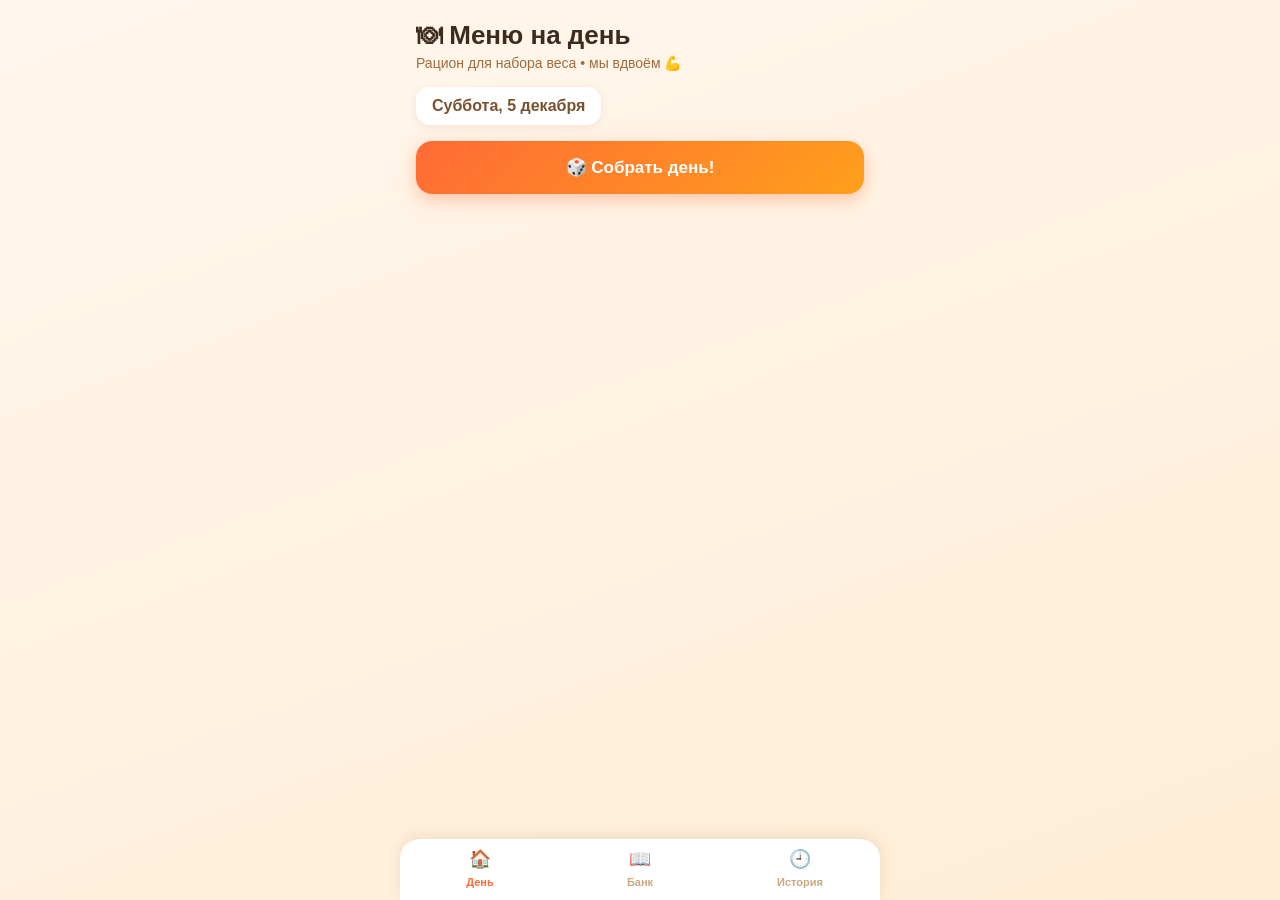
==== food-day-app/index.html @ 3d04423c "Mеню на день: PWA-приложение для выбора еды (набор веса)" ====
<!DOCTYPE html>
<html lang="ru">
<head>
  <meta charset="UTF-8" />
  <meta name="viewport" content="width=device-width, initial-scale=1.0, maximum-scale=1.0, user-scalable=no" />
  <meta name="theme-color" content="#ff6b35" />
  <title>Меню на день 🍳</title>
  <link rel="manifest" href="manifest.webmanifest" />
  <link rel="stylesheet" href="style.css" />
</head>
<body>
  <div id="app">
    <!-- ЭКРАН 1: Главный -->
    <section id="screen-home" class="screen active">
      <header class="header">
        <h1>🍽 Меню на день</h1>
        <p class="subtitle">Рацион для набора веса • мы вдвоём 💪</p>
      </header>

      <div class="date-card" id="dateCard">
        <span id="todayDate"></span>
      </div>

      <button class="btn-primary" id="btnGenerate">🎲 Собрать день!</button>
      <button class="btn-secondary" id="btnReroll" style="display:none">🔄 Другой вариант</button>

      <div id="menuResult" class="menu-result" style="display:none">
        <div class="meal-card" data-slot="breakfast">
          <div class="meal-icon">🍳</div>
          <div class="meal-body">
            <div class="meal-label">Завтрак</div>
            <div class="meal-name" id="mBreakfast">—</div>
            <div class="meal-time" id="tBreakfast"></div>
          </div>
        </div>

        <div class="meal-card" data-slot="snack1">
          <div class="meal-icon">🥤</div>
          <div class="meal-body">
            <div class="meal-label">Перекус 1</div>
            <div class="meal-name" id="mSnack1">—</div>
          </div>
        </div>

        <div class="meal-card" data-slot="lunch">
          <div class="meal-icon">🍽</div>
          <div class="meal-body">
            <div class="meal-label">Обед</div>
            <div class="meal-name" id="mLunch">—</div>
            <div class="meal-time" id="tLunch"></div>
          </div>
        </div>

        <div class="meal-card" data-slot="snack2">
          <div class="meal-icon">🍪</div>
          <div class="meal-body">
            <div class="meal-label">Перекус 2</div>
            <div class="meal-name" id="mSnack2">—</div>
          </div>
        </div>

        <div class="meal-card" data-slot="dinner">
          <div class="meal-icon">🌮</div>
          <div class="meal-body">
            <div class="meal-label">Ужин</div>
            <div class="meal-name" id="mDinner">—</div>
            <div class="meal-time" id="tDinner"></div>
          </div>
        </div>

        <div class="actions-row">
          <button class="btn-like" id="btnLike">❤️ Нравится</button>
          <button class="btn-share" id="btnShare">📤 Поделиться</button>
        </div>
      </div>

      <nav class="bottom-nav">
        <button class="nav-btn active" data-screen="home">🏠<br><span>День</span></button>
        <button class="nav-btn" data-screen="bank">📖<br><span>Банк</span></button>
        <button class="nav-btn" data-screen="history">🕘<br><span>История</span></button>
      </nav>
    </section>

    <!-- ЭКРАН 2: Банк вариантов -->
    <section id="screen-bank" class="screen">
      <header class="header">
        <h1>📖 Банк вариантов</h1>
        <p class="subtitle">Всё меню для ротации</p>
      </header>
      <div class="back-row"><button class="btn-back" data-screen="home">← Назад</button></div>
      <div id="bankContent" class="bank-content"></div>
      <nav class="bottom-nav">
        <button class="nav-btn" data-screen="home">🏠<br><span>День</span></button>
        <button class="nav-btn active" data-screen="bank">📖<br><span>Банк</span></button>
        <button class="nav-btn" data-screen="history">🕘<br><span>История</span></button>
      </nav>
    </section>

    <!-- ЭКРАН 3: История -->
    <section id="screen-history" class="screen">
      <header class="header">
        <h1>🕘 История дней</h1>
        <p class="subtitle">Что уже ели</p>
      </header>
      <div class="back-row"><button class="btn-back" data-screen="home">← Назад</button></div>
      <div id="historyContent" class="history-content"></div>
      <nav class="bottom-nav">
        <button class="nav-btn" data-screen="home">🏠<br><span>День</span></button>
        <button class="nav-btn" data-screen="bank">📖<br><span>Банк</span></button>
        <button class="nav-btn active" data-screen="history">🕘<br><span>История</span></button>
      </nav>
    </section>
  </div>

  <script src="app.js"></script>
</body>
</html>
---- food-day-app/style.css ----
/* ===== Мобильный стиль: теплое, аппетитное ===== */
* { box-sizing: border-box; margin: 0; padding: 0; -webkit-tap-highlight-color: transparent; }

html, body {
  height: 100%;
  font-family: -apple-system, BlinkMacSystemFont, "Segoe UI", Roboto, "Helvetica Neue", Arial, sans-serif;
  background: linear-gradient(160deg, #fff7ed 0%, #ffedd5 100%);
  color: #3d2c1e;
}

#app { max-width: 480px; margin: 0 auto; min-height: 100vh; position: relative; }

.screen { display: none; padding: 20px 16px 90px; animation: fadeIn .25s ease; }
.screen.active { display: block; }
@keyframes fadeIn { from { opacity: 0; transform: translateY(8px);} to { opacity: 1; transform: none;} }

.header h1 { font-size: 26px; font-weight: 800; }
.header .subtitle { color: #a06b3f; font-size: 14px; margin-top: 4px; }

.date-card {
  margin: 16px 0;
  background: #fff;
  border-radius: 14px;
  padding: 10px 16px;
  font-weight: 600;
  color: #7a5230;
  box-shadow: 0 2px 8px rgba(160,107,63,.12);
  display: inline-block;
}

/* Кнопки */
.btn-primary, .btn-secondary, .btn-like, .btn-share, .btn-back {
  border: none; cursor: pointer; border-radius: 16px; font-size: 17px; font-weight: 700;
  transition: transform .1s ease, box-shadow .2s ease;
}
.btn-primary, .btn-secondary { width: 100%; padding: 16px; margin-bottom: 12px; }
.btn-primary {
  background: linear-gradient(135deg, #ff6b35, #ff9f1c);
  color: #fff; box-shadow: 0 6px 18px rgba(255,107,53,.35);
}
.btn-secondary { background: #fff; color: #ff6b35; border: 2px solid #ffd8b0; }
.btn-primary:active, .btn-secondary:active { transform: scale(.97); }

.actions-row { display: flex; gap: 10px; margin-top: 16px; }
.btn-like, .btn-share { flex: 1; padding: 12px; font-size: 15px; }
.btn-like { background: #ffe3ec; color: #d6336c; }
.btn-like.liked { background: #d6336c; color: #fff; }
.btn-share { background: #e3f0ff; color: #1c7ed6; }

.btn-back { background: transparent; color: #ff6b35; font-size: 16px; padding: 8px 0; margin-bottom: 8px; }
.back-row { margin-top: 10px; }

/* Карточки приёмов пищи */
.menu-result { margin-top: 8px; }
.meal-card {
  display: flex; align-items: center; gap: 14px;
  background: #fff; border-radius: 18px; padding: 14px 16px; margin-bottom: 12px;
  box-shadow: 0 3px 12px rgba(160,107,63,.10);
  animation: popIn .3s ease both;
}
@keyframes popIn { from { opacity: 0; transform: scale(.95);} to { opacity: 1; transform: scale(1);} }
.meal-card:nth-child(2) { animation-delay: .05s; }
.meal-card:nth-child(3) { animation-delay: .1s; }
.meal-card:nth-child(4) { animation-delay: .15s; }
.meal-card:nth-child(5) { animation-delay: .2s; }

.meal-icon {
  font-size: 28px; width: 52px; height: 52px; flex-shrink: 0;
  display: flex; align-items: center; justify-content: center;
  background: #fff3e6; border-radius: 14px;
}
.meal-label { font-size: 12px; text-transform: uppercase; letter-spacing: .6px; color: #b07b4a; font-weight: 700; }
.meal-name { font-size: 16px; font-weight: 700; margin-top: 2px; line-height: 1.3; }
.meal-time { font-size: 12px; color: #9c7a5c; margin-top: 3px; }

/* Банк */
.bank-group { margin-bottom: 20px; }
.bank-group h2 {
  font-size: 18px; margin-bottom: 10px; color: #7a5230;
  border-bottom: 2px solid #ffd8b0; padding-bottom: 6px;
}
.bank-item {
  background: #fff; border-radius: 14px; padding: 12px 14px; margin-bottom: 8px;
  box-shadow: 0 2px 8px rgba(160,107,63,.08); font-size: 15px; line-height: 1.45;
}
.bank-item b { color: #ff6b35; }
.bank-item .hint { color: #9c7a5c; font-size: 13px; margin-top: 4px; display: block; }

/* История */
.history-day {
  background: #fff; border-radius: 16px; padding: 14px; margin-bottom: 12px;
  box-shadow: 0 2px 10px rgba(160,107,63,.1);
}
.history-day .h-date { font-weight: 800; color: #7a5230; margin-bottom: 8px; }
.history-day .h-line { font-size: 14px; margin: 3px 0; color: #4d3826; }
.history-empty { color: #b07b4a; text-align: center; padding: 40px 0; font-size: 15px; }

/* Нижняя навигация */
.bottom-nav {
  position: fixed; bottom: 0; left: 50%; transform: translateX(-50%);
  width: 100%; max-width: 480px;
  display: flex; background: #fff; box-shadow: 0 -3px 14px rgba(160,107,63,.15);
  border-radius: 20px 20px 0 0; overflow: hidden;
  padding-bottom: env(safe-area-inset-bottom, 0);
}
.nav-btn {
  flex: 1; border: none; background: transparent; padding: 10px 0 8px;
  font-size: 18px; color: #c9a882; cursor: pointer; line-height: 1.2;
}
.nav-btn span { font-size: 11px; font-weight: 700; }
.nav-btn.active { color: #ff6b35; }

/* Тост */
.toast {
  position: fixed; bottom: 90px; left: 50%; transform: translateX(-50%);
  background: #3d2c1e; color: #fff; padding: 10px 20px; border-radius: 24px;
  font-size: 14px; opacity: 0; transition: opacity .3s; pointer-events: none; z-index: 99;
  white-space: nowrap;
}
.toast.show { opacity: 1; }
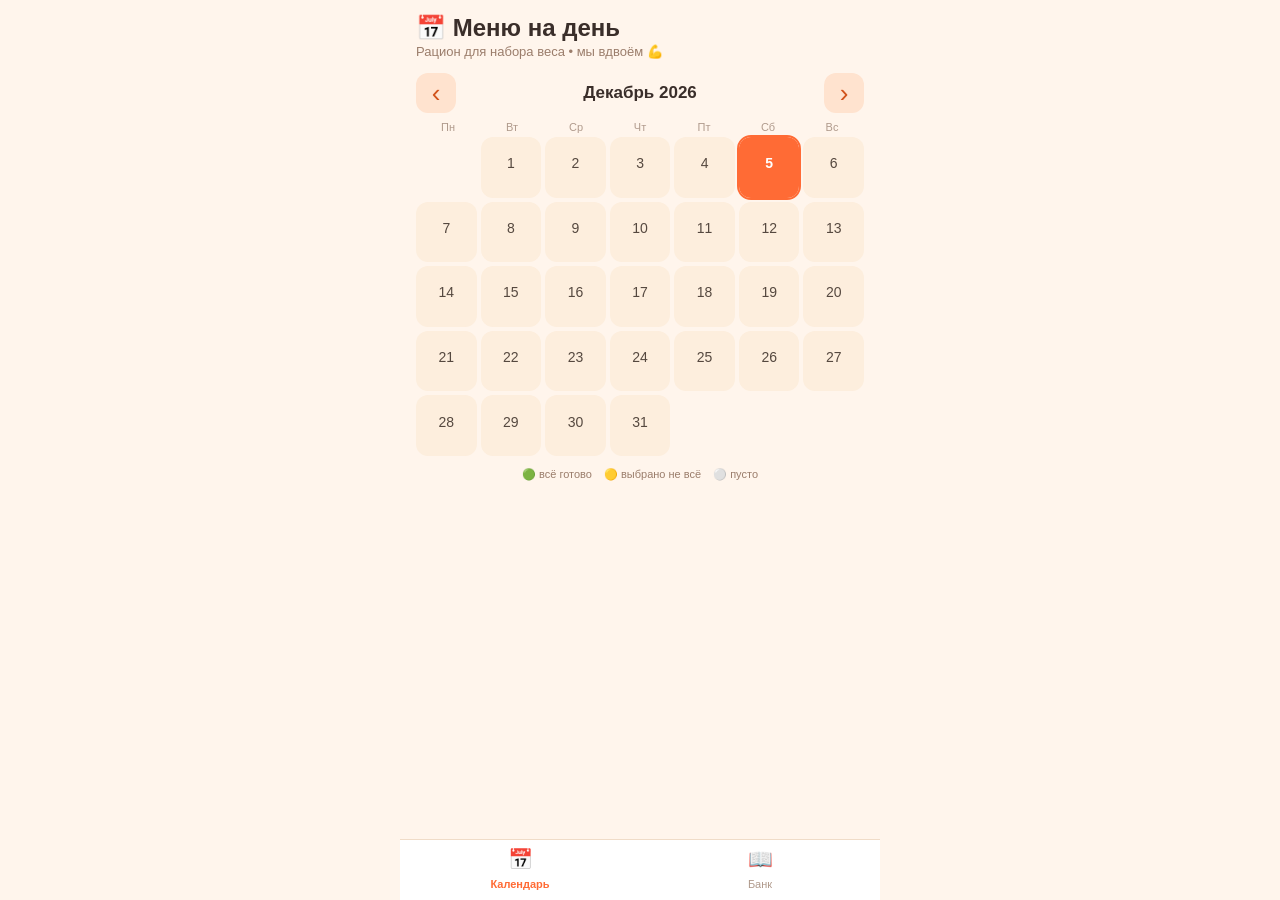
==== commit 8f13739f: "v2: calendar + manual meal picking, PWA icons, installable app" ====
--- a/food-day-app/index.html
+++ b/food-day-app/index.html
@@ -2,114 +2,89 @@
 <html lang="ru">
 <head>
   <meta charset="UTF-8" />
-  <meta name="viewport" content="width=device-width, initial-scale=1.0, maximum-scale=1.0, user-scalable=no" />
+  <meta name="viewport" content="width=device-width, initial-scale=1.0, maximum-scale=1.0, user-scalable=no, viewport-fit=cover" />
   <meta name="theme-color" content="#ff6b35" />
+  <meta name="mobile-web-app-capable" content="yes" />
+  <meta name="apple-mobile-web-app-capable" content="yes" />
+  <meta name="apple-mobile-web-app-status-bar-style" content="black-translucent" />
+  <meta name="apple-mobile-web-app-title" content="Меню на день" />
   <title>Меню на день 🍳</title>
   <link rel="manifest" href="manifest.webmanifest" />
+  <link rel="icon" href="icons/icon-192.png" />
+  <link rel="apple-touch-icon" href="icons/icon-192.png" />
   <link rel="stylesheet" href="style.css" />
 </head>
 <body>
   <div id="app">
-    <!-- ЭКРАН 1: Главный -->
-    <section id="screen-home" class="screen active">
+
+    <!-- ЭКРАН 1: Календарь -->
+    <section id="screen-calendar" class="screen active">
       <header class="header">
-        <h1>🍽 Меню на день</h1>
+        <h1>📅 Меню на день</h1>
         <p class="subtitle">Рацион для набора веса • мы вдвоём 💪</p>
       </header>
-
-      <div class="date-card" id="dateCard">
-        <span id="todayDate"></span>
+      <div class="install-banner" id="installBanner" style="display:none">
+        <span>📲 Установить как приложение?</span>
+        <button id="btnInstall">Установить</button>
+        <button id="btnInstallClose" class="dismiss">✕</button>
       </div>
-
-      <button class="btn-primary" id="btnGenerate">🎲 Собрать день!</button>
-      <button class="btn-secondary" id="btnReroll" style="display:none">🔄 Другой вариант</button>
-
-      <div id="menuResult" class="menu-result" style="display:none">
-        <div class="meal-card" data-slot="breakfast">
-          <div class="meal-icon">🍳</div>
-          <div class="meal-body">
-            <div class="meal-label">Завтрак</div>
-            <div class="meal-name" id="mBreakfast">—</div>
-            <div class="meal-time" id="tBreakfast"></div>
-          </div>
-        </div>
-
-        <div class="meal-card" data-slot="snack1">
-          <div class="meal-icon">🥤</div>
-          <div class="meal-body">
-            <div class="meal-label">Перекус 1</div>
-            <div class="meal-name" id="mSnack1">—</div>
-          </div>
-        </div>
-
-        <div class="meal-card" data-slot="lunch">
-          <div class="meal-icon">🍽</div>
-          <div class="meal-body">
-            <div class="meal-label">Обед</div>
-            <div class="meal-name" id="mLunch">—</div>
-            <div class="meal-time" id="tLunch"></div>
-          </div>
-        </div>
-
-        <div class="meal-card" data-slot="snack2">
-          <div class="meal-icon">🍪</div>
-          <div class="meal-body">
-            <div class="meal-label">Перекус 2</div>
-            <div class="meal-name" id="mSnack2">—</div>
-          </div>
-        </div>
-
-        <div class="meal-card" data-slot="dinner">
-          <div class="meal-icon">🌮</div>
-          <div class="meal-body">
-            <div class="meal-label">Ужин</div>
-            <div class="meal-name" id="mDinner">—</div>
-            <div class="meal-time" id="tDinner"></div>
-          </div>
-        </div>
-
-        <div class="actions-row">
-          <button class="btn-like" id="btnLike">❤️ Нравится</button>
-          <button class="btn-share" id="btnShare">📤 Поделиться</button>
-        </div>
+      <div class="cal-nav">
+        <button id="calPrev" class="cal-arrow">‹</button>
+        <div id="calTitle" class="cal-title"></div>
+        <button id="calNext" class="cal-arrow">›</button>
       </div>
-
-      <nav class="bottom-nav">
-        <button class="nav-btn active" data-screen="home">🏠<br><span>День</span></button>
-        <button class="nav-btn" data-screen="bank">📖<br><span>Банк</span></button>
-        <button class="nav-btn" data-screen="history">🕘<br><span>История</span></button>
-      </nav>
+      <div class="cal-weekdays"><span>Пн</span><span>Вт</span><span>Ср</span><span>Чт</span><span>Пт</span><span>Сб</span><span>Вс</span></div>
+      <div id="calGrid" class="cal-grid"></div>
+      <div class="legend">
+        <span>🟢 всё готово</span><span>🟡 выбрано не всё</span><span>⚪ пусто</span>
+      </div>
+      <nav class="bottom-nav" data-nav="calendar"></nav>
     </section>
 
-    <!-- ЭКРАН 2: Банк вариантов -->
-    <section id="screen-bank" class="screen">
-      <header class="header">
-        <h1>📖 Банк вариантов</h1>
-        <p class="subtitle">Всё меню для ротации</p>
+    <!-- ЭКРАН 2: День (редактор) -->
+    <section id="screen-day" class="screen">
+      <header class="header small">
+        <button class="btn-back" id="btnBackCal">←</button>
+        <div>
+          <h1 id="dayTitle" class="day-title">День</h1>
+          <p class="subtitle" id="daySubtitle"></p>
+        </div>
+        <button class="btn-dice" id="btnDice" title="Случайный вариант">🎲</button>
       </header>
-      <div class="back-row"><button class="btn-back" data-screen="home">← Назад</button></div>
-      <div id="bankContent" class="bank-content"></div>
-      <nav class="bottom-nav">
-        <button class="nav-btn" data-screen="home">🏠<br><span>День</span></button>
-        <button class="nav-btn active" data-screen="bank">📖<br><span>Банк</span></button>
-        <button class="nav-btn" data-screen="history">🕘<br><span>История</span></button>
-      </nav>
+      <div id="daySlots" class="day-slots"></div>
+      <div class="actions-row">
+        <button class="btn-like" id="btnLike">❤️ Отметить день</button>
+        <button class="btn-share" id="btnShare">📤 Поделиться</button>
+      </div>
+      <nav class="bottom-nav" data-nav="day"></nav>
     </section>
 
-    <!-- ЭКРАН 3: История -->
-    <section id="screen-history" class="screen">
-      <header class="header">
-        <h1>🕘 История дней</h1>
-        <p class="subtitle">Что уже ели</p>
+    <!-- ЭКРАН 3: Банк вариантов -->
+    <section id="screen-bank" class="screen">
+      <header class="header small">
+        <button class="btn-back" id="btnBackBank">←</button>
+        <div><h1>📖 Банк вариантов</h1><p class="subtitle">Всё меню для ротации</p></div>
+        <span class="spacer"></span>
       </header>
-      <div class="back-row"><button class="btn-back" data-screen="home">← Назад</button></div>
-      <div id="historyContent" class="history-content"></div>
-      <nav class="bottom-nav">
-        <button class="nav-btn" data-screen="home">🏠<br><span>День</span></button>
-        <button class="nav-btn" data-screen="bank">📖<br><span>Банк</span></button>
-        <button class="nav-btn active" data-screen="history">🕘<br><span>История</span></button>
-      </nav>
+      <div id="bankContent" class="bank-content"></div>
+      <nav class="bottom-nav" data-nav="bank"></nav>
     </section>
+
+    <!-- Модалка выбора блюда -->
+    <div id="modal" class="modal" style="display:none">
+      <div class="modal-backdrop" id="modalBackdrop"></div>
+      <div class="modal-sheet">
+        <div class="modal-header">
+          <h2 id="modalTitle">Выберите блюдо</h2>
+          <button id="modalClose" class="modal-close">✕</button>
+        </div>
+        <div id="modalList" class="modal-list"></div>
+        <button id="modalClear" class="btn-clear">🗑 Очистить слот</button>
+      </div>
+    </div>
+
+    <!-- Тост -->
+    <div id="toast" class="toast" style="display:none"></div>
   </div>
 
   <script src="app.js"></script>
--- a/food-day-app/style.css
+++ b/food-day-app/style.css
@@ -1,120 +1,132 @@
-/* ===== Мобильный стиль: теплое, аппетитное ===== */
-* { box-sizing: border-box; margin: 0; padding: 0; -webkit-tap-highlight-color: transparent; }
+/* ===== Мобильное приложение «Меню на день» v2 ===== */
+* { margin: 0; padding: 0; box-sizing: border-box; -webkit-tap-highlight-color: transparent; }
+html, body { height: 100%; }
+body {
+  font-family: -apple-system, BlinkMacSystemFont, "Segoe UI", Roboto, sans-serif;
+  background: #fff5ec; color: #3a2e2a;
+  max-width: 480px; margin: 0 auto; min-height: 100vh;
+  user-select: none; -webkit-user-select: none;
+}
+#app { display: flex; flex-direction: column; min-height: 100vh; }
+.screen { display: none; flex: 1; flex-direction: column; padding: calc(14px + env(safe-area-inset-top)) 16px calc(78px + env(safe-area-inset-bottom)); }
+.screen.active { display: flex; }
 
-html, body {
-  height: 100%;
-  font-family: -apple-system, BlinkMacSystemFont, "Segoe UI", Roboto, "Helvetica Neue", Arial, sans-serif;
-  background: linear-gradient(160deg, #fff7ed 0%, #ffedd5 100%);
-  color: #3d2c1e;
-}
-
-#app { max-width: 480px; margin: 0 auto; min-height: 100vh; position: relative; }
-
-.screen { display: none; padding: 20px 16px 90px; animation: fadeIn .25s ease; }
-.screen.active { display: block; }
-@keyframes fadeIn { from { opacity: 0; transform: translateY(8px);} to { opacity: 1; transform: none;} }
-
-.header h1 { font-size: 26px; font-weight: 800; }
-.header .subtitle { color: #a06b3f; font-size: 14px; margin-top: 4px; }
-
-.date-card {
-  margin: 16px 0;
-  background: #fff;
-  border-radius: 14px;
-  padding: 10px 16px;
-  font-weight: 600;
-  color: #7a5230;
-  box-shadow: 0 2px 8px rgba(160,107,63,.12);
-  display: inline-block;
-}
+.header h1 { font-size: 24px; }
+.header.small { display: flex; align-items: center; gap: 10px; margin-bottom: 10px; }
+.header .spacer { width: 40px; }
+.subtitle { font-size: 13px; color: #9b7d6b; margin-top: 2px; }
+.day-title { font-size: 18px; line-height: 1.2; }
 
 /* Кнопки */
-.btn-primary, .btn-secondary, .btn-like, .btn-share, .btn-back {
-  border: none; cursor: pointer; border-radius: 16px; font-size: 17px; font-weight: 700;
-  transition: transform .1s ease, box-shadow .2s ease;
+button { font-family: inherit; cursor: pointer; border: none; background: none; touch-action: manipulation; }
+.btn-back { font-size: 20px; width: 40px; height: 40px; border-radius: 12px; background: #ffe3cf; color: #d1531c; flex: none; }
+.btn-dice { font-size: 22px; width: 40px; height: 40px; border-radius: 12px; background: #ff6b35; color: #fff; flex: none; box-shadow: 0 3px 8px rgba(255,107,53,.35); }
+
+/* Баннер установки */
+.install-banner {
+  display: flex; align-items: center; gap: 8px;
+  background: #2d2a26; color: #fff; border-radius: 14px;
+  padding: 10px 12px; margin: 10px 0; font-size: 13px;
 }
-.btn-primary, .btn-secondary { width: 100%; padding: 16px; margin-bottom: 12px; }
-.btn-primary {
-  background: linear-gradient(135deg, #ff6b35, #ff9f1c);
-  color: #fff; box-shadow: 0 6px 18px rgba(255,107,53,.35);
+.install-banner button { background: #ff6b35; color: #fff; border-radius: 8px; padding: 6px 10px; font-size: 12px; }
+.install-banner .dismiss { background: transparent; color: #b9b0a8; }
+
+/* Календарь */
+.cal-nav { display: flex; align-items: center; justify-content: space-between; margin: 14px 0 8px; }
+.cal-title { font-weight: 700; font-size: 17px; }
+.cal-arrow { font-size: 26px; width: 40px; height: 40px; border-radius: 12px; background: #ffe3cf; color: #d1531c; }
+.cal-weekdays { display: grid; grid-template-columns: repeat(7, 1fr); text-align: center; font-size: 11px; color: #b09a8c; margin-bottom: 4px; }
+.cal-grid { display: grid; grid-template-columns: repeat(7, 1fr); gap: 4px; }
+.cal-cell { aspect-ratio: 1; border-radius: 12px; display: flex; flex-direction: column; align-items: center; justify-content: center; font-size: 14px; position: relative; background: #fdeedd; color: #55483f; }
+.cal-cell.blank { background: transparent; }
+.cal-cell.day { transition: transform .1s; }
+.cal-cell.day:active { transform: scale(.92); }
+.cal-cell .dot { width: 6px; height: 6px; border-radius: 50%; margin-top: 2px; background: transparent; }
+.cal-cell.status-partial .dot { background: #ffb020; }
+.cal-cell.status-full .dot { background: #2ecc71; }
+.cal-cell.status-liked { background: #ffd6e0; }
+.cal-cell.status-liked .dot { background: #e8436f; }
+.cal-cell.today { outline: 2px solid #ff6b35; font-weight: 700; }
+.cal-cell.selected { background: #ff6b35; color: #fff; }
+.legend { display: flex; gap: 12px; justify-content: center; font-size: 11px; color: #9b7d6b; margin-top: 12px; flex-wrap: wrap; }
+
+/* Слоты дня */
+.day-slots { display: flex; flex-direction: column; gap: 10px; margin-top: 10px; }
+.slot-card {
+  display: flex; align-items: flex-start; gap: 12px; text-align: left;
+  background: #fff; border-radius: 16px; padding: 14px;
+  box-shadow: 0 2px 8px rgba(120, 70, 40, .08);
+  border: 1.5px solid transparent; width: 100%;
 }
-.btn-secondary { background: #fff; color: #ff6b35; border: 2px solid #ffd8b0; }
-.btn-primary:active, .btn-secondary:active { transform: scale(.97); }
+.slot-card.empty { border-style: dashed; border-color: #e8c9ad; background: #fffaf4; color: #b09a8c; }
+.slot-card:active { transform: scale(.985); }
+.slot-icon { font-size: 24px; flex: none; }
+.slot-body { flex: 1; min-width: 0; }
+.slot-label { font-size: 11px; text-transform: uppercase; letter-spacing: .6px; color: #c98a5e; font-weight: 700; }
+.slot-name { font-size: 16px; font-weight: 700; margin: 2px 0; }
+.slot-desc { font-size: 12.5px; color: #7d6a5e; line-height: 1.4; }
+.slot-hint { font-size: 12px; color: #d1531c; margin-top: 4px; }
+.slot-time { font-size: 11px; color: #b09a8c; flex: none; margin-top: 2px; }
 
-.actions-row { display: flex; gap: 10px; margin-top: 16px; }
-.btn-like, .btn-share { flex: 1; padding: 12px; font-size: 15px; }
-.btn-like { background: #ffe3ec; color: #d6336c; }
-.btn-like.liked { background: #d6336c; color: #fff; }
-.btn-share { background: #e3f0ff; color: #1c7ed6; }
+/* Действия */
+.actions-row { display: flex; gap: 10px; margin-top: 14px; }
+.btn-like, .btn-share { flex: 1; padding: 13px; border-radius: 14px; font-size: 15px; font-weight: 700; }
+.btn-like { background: #ffe3cf; color: #d1531c; }
+.btn-like.active { background: #e8436f; color: #fff; }
+.btn-share { background: #ff6b35; color: #fff; }
 
-.btn-back { background: transparent; color: #ff6b35; font-size: 16px; padding: 8px 0; margin-bottom: 8px; }
-.back-row { margin-top: 10px; }
-
-/* Карточки приёмов пищи */
-.menu-result { margin-top: 8px; }
-.meal-card {
-  display: flex; align-items: center; gap: 14px;
-  background: #fff; border-radius: 18px; padding: 14px 16px; margin-bottom: 12px;
-  box-shadow: 0 3px 12px rgba(160,107,63,.10);
-  animation: popIn .3s ease both;
+/* Модалка */
+.modal { position: fixed; inset: 0; z-index: 50; display: flex; align-items: flex-end; justify-content: center; }
+.modal-backdrop { position: absolute; inset: 0; background: rgba(40,25,15,.5); backdrop-filter: blur(2px); }
+.modal-sheet {
+  position: relative; width: 100%; max-width: 480px; max-height: 78vh;
+  background: #fffdf9; border-radius: 22px 22px 0 0;
+  padding: 16px 16px calc(20px + env(safe-area-inset-bottom));
+  display: flex; flex-direction: column; animation: slideUp .22s ease;
 }
-@keyframes popIn { from { opacity: 0; transform: scale(.95);} to { opacity: 1; transform: scale(1);} }
-.meal-card:nth-child(2) { animation-delay: .05s; }
-.meal-card:nth-child(3) { animation-delay: .1s; }
-.meal-card:nth-child(4) { animation-delay: .15s; }
-.meal-card:nth-child(5) { animation-delay: .2s; }
-
-.meal-icon {
-  font-size: 28px; width: 52px; height: 52px; flex-shrink: 0;
-  display: flex; align-items: center; justify-content: center;
-  background: #fff3e6; border-radius: 14px;
+@keyframes slideUp { from { transform: translateY(40px); opacity: .6; } to { transform: none; opacity: 1; } }
+.modal-header { display: flex; justify-content: space-between; align-items: center; margin-bottom: 10px; }
+.modal-header h2 { font-size: 17px; }
+.modal-close { font-size: 16px; width: 34px; height: 34px; border-radius: 10px; background: #fdeedd; color: #8a6a52; }
+.modal-list { overflow-y: auto; display: flex; flex-direction: column; gap: 8px; }
+.choice-item {
+  text-align: left; background: #fff; border: 1.5px solid #f0dcc8;
+  border-radius: 14px; padding: 12px 14px;
 }
-.meal-label { font-size: 12px; text-transform: uppercase; letter-spacing: .6px; color: #b07b4a; font-weight: 700; }
-.meal-name { font-size: 16px; font-weight: 700; margin-top: 2px; line-height: 1.3; }
-.meal-time { font-size: 12px; color: #9c7a5c; margin-top: 3px; }
+.choice-item.chosen { border-color: #ff6b35; background: #fff4ea; }
+.choice-item:active { transform: scale(.985); }
+.choice-name { font-weight: 700; font-size: 15px; margin-bottom: 3px; }
+.choice-desc { font-size: 12.5px; color: #7d6a5e; line-height: 1.4; }
+.choice-hint { font-size: 12px; color: #d1531c; margin-top: 4px; }
+.btn-clear { margin-top: 12px; padding: 12px; border-radius: 12px; background: #f5e6d8; color: #8a6a52; font-weight: 600; font-size: 14px; }
 
 /* Банк */
-.bank-group { margin-bottom: 20px; }
-.bank-group h2 {
-  font-size: 18px; margin-bottom: 10px; color: #7a5230;
-  border-bottom: 2px solid #ffd8b0; padding-bottom: 6px;
-}
-.bank-item {
-  background: #fff; border-radius: 14px; padding: 12px 14px; margin-bottom: 8px;
-  box-shadow: 0 2px 8px rgba(160,107,63,.08); font-size: 15px; line-height: 1.45;
-}
-.bank-item b { color: #ff6b35; }
-.bank-item .hint { color: #9c7a5c; font-size: 13px; margin-top: 4px; display: block; }
-
-/* История */
-.history-day {
-  background: #fff; border-radius: 16px; padding: 14px; margin-bottom: 12px;
-  box-shadow: 0 2px 10px rgba(160,107,63,.1);
-}
-.history-day .h-date { font-weight: 800; color: #7a5230; margin-bottom: 8px; }
-.history-day .h-line { font-size: 14px; margin: 3px 0; color: #4d3826; }
-.history-empty { color: #b07b4a; text-align: center; padding: 40px 0; font-size: 15px; }
+.bank-content { margin-top: 8px; }
+.bank-section { margin-bottom: 20px; }
+.bank-section h2 { font-size: 17px; margin-bottom: 8px; }
+.bank-time { font-size: 12px; color: #b09a8c; font-weight: 400; }
+.bank-item { background: #fff; border-radius: 14px; padding: 12px 14px; margin-bottom: 8px; box-shadow: 0 2px 6px rgba(120,70,40,.06); }
+.bank-name { font-weight: 700; font-size: 15px; }
+.bank-desc { font-size: 13px; color: #7d6a5e; margin-top: 3px; line-height: 1.4; }
+.bank-hint { font-size: 12px; color: #d1531c; margin-top: 4px; }
 
 /* Нижняя навигация */
 .bottom-nav {
   position: fixed; bottom: 0; left: 50%; transform: translateX(-50%);
   width: 100%; max-width: 480px;
-  display: flex; background: #fff; box-shadow: 0 -3px 14px rgba(160,107,63,.15);
-  border-radius: 20px 20px 0 0; overflow: hidden;
-  padding-bottom: env(safe-area-inset-bottom, 0);
+  display: flex; justify-content: space-around;
+  background: #fff; border-top: 1px solid #f0dcc8;
+  padding: 8px 0 calc(8px + env(safe-area-inset-bottom));
+  z-index: 10;
 }
-.nav-btn {
-  flex: 1; border: none; background: transparent; padding: 10px 0 8px;
-  font-size: 18px; color: #c9a882; cursor: pointer; line-height: 1.2;
-}
-.nav-btn span { font-size: 11px; font-weight: 700; }
-.nav-btn.active { color: #ff6b35; }
+.nav-btn { font-size: 20px; color: #b09a8c; line-height: 1.1; text-align: center; flex: 1; }
+.nav-btn span { font-size: 11px; }
+.nav-btn.active { color: #ff6b35; font-weight: 700; }
 
 /* Тост */
 .toast {
-  position: fixed; bottom: 90px; left: 50%; transform: translateX(-50%);
-  background: #3d2c1e; color: #fff; padding: 10px 20px; border-radius: 24px;
-  font-size: 14px; opacity: 0; transition: opacity .3s; pointer-events: none; z-index: 99;
-  white-space: nowrap;
+  position: fixed; bottom: calc(90px + env(safe-area-inset-bottom)); left: 50%; transform: translateX(-50%);
+  background: #2d2a26; color: #fff; padding: 12px 18px; border-radius: 14px;
+  font-size: 14px; max-width: 88%; text-align: center; z-index: 60;
+  box-shadow: 0 6px 20px rgba(0,0,0,.25); animation: slideUp .2s ease;
 }
-.toast.show { opacity: 1; }
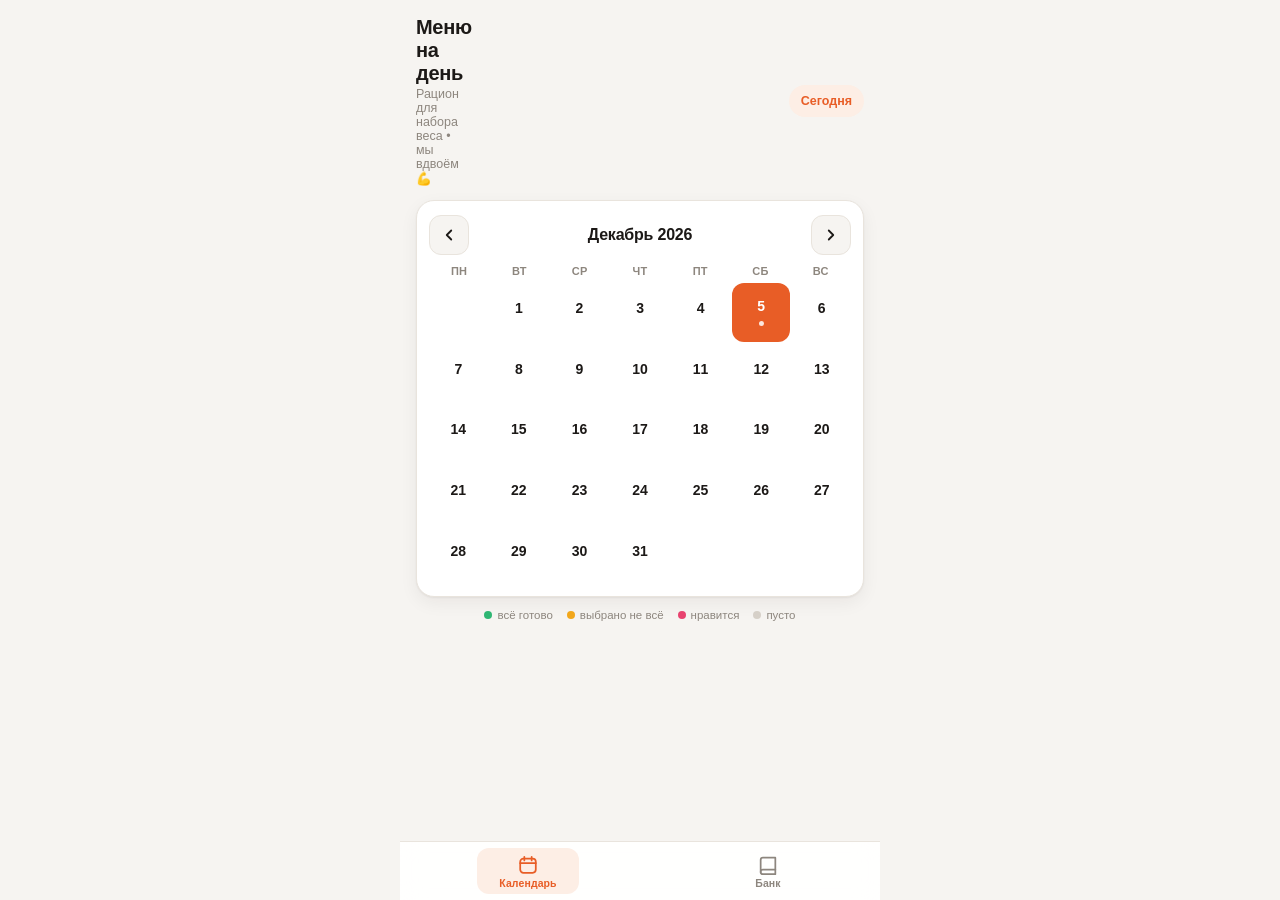
==== commit e4b60f3e: "Редизайн v3: чистая светлая тема, SVG-стрелки по центру, прогресс-бар дня, точный текст рациона" ====
--- a/food-day-app/index.html
+++ b/food-day-app/index.html
@@ -3,7 +3,7 @@
 <head>
   <meta charset="UTF-8" />
   <meta name="viewport" content="width=device-width, initial-scale=1.0, maximum-scale=1.0, user-scalable=no, viewport-fit=cover" />
-  <meta name="theme-color" content="#ff6b35" />
+  <meta name="theme-color" content="#1c1917" />
   <meta name="mobile-web-app-capable" content="yes" />
   <meta name="apple-mobile-web-app-capable" content="yes" />
   <meta name="apple-mobile-web-app-status-bar-style" content="black-translucent" />
@@ -19,51 +19,63 @@
 
     <!-- ЭКРАН 1: Календарь -->
     <section id="screen-calendar" class="screen active">
-      <header class="header">
-        <h1>📅 Меню на день</h1>
-        <p class="subtitle">Рацион для набора веса • мы вдвоём 💪</p>
+      <header class="app-header">
+        <div>
+          <h1>Меню на день</h1>
+          <p class="subtitle">Рацион для набора веса • мы вдвоём 💪</p>
+        </div>
+        <button id="btnToday" class="btn-today">Сегодня</button>
       </header>
       <div class="install-banner" id="installBanner" style="display:none">
         <span>📲 Установить как приложение?</span>
         <button id="btnInstall">Установить</button>
         <button id="btnInstallClose" class="dismiss">✕</button>
       </div>
-      <div class="cal-nav">
-        <button id="calPrev" class="cal-arrow">‹</button>
-        <div id="calTitle" class="cal-title"></div>
-        <button id="calNext" class="cal-arrow">›</button>
+      <div class="card cal-card">
+        <div class="cal-nav">
+          <button id="calPrev" class="cal-arrow" aria-label="Предыдущий месяц"><svg viewBox="0 0 24 24" width="18" height="18" fill="none" stroke="currentColor" stroke-width="2.4" stroke-linecap="round" stroke-linejoin="round"><path d="M15 18l-6-6 6-6"/></svg></button>
+          <div id="calTitle" class="cal-title"></div>
+          <button id="calNext" class="cal-arrow" aria-label="Следующий месяц"><svg viewBox="0 0 24 24" width="18" height="18" fill="none" stroke="currentColor" stroke-width="2.4" stroke-linecap="round" stroke-linejoin="round"><path d="M9 6l6 6-6 6"/></svg></button>
+        </div>
+        <div class="cal-weekdays"><span>Пн</span><span>Вт</span><span>Ср</span><span>Чт</span><span>Пт</span><span>Сб</span><span>Вс</span></div>
+        <div id="calGrid" class="cal-grid"></div>
       </div>
-      <div class="cal-weekdays"><span>Пн</span><span>Вт</span><span>Ср</span><span>Чт</span><span>Пт</span><span>Сб</span><span>Вс</span></div>
-      <div id="calGrid" class="cal-grid"></div>
       <div class="legend">
-        <span>🟢 всё готово</span><span>🟡 выбрано не всё</span><span>⚪ пусто</span>
+        <span><i class="lg-dot full"></i>всё готово</span>
+        <span><i class="lg-dot partial"></i>выбрано не всё</span>
+        <span><i class="lg-dot liked"></i>нравится</span>
+        <span><i class="lg-dot empty"></i>пусто</span>
       </div>
       <nav class="bottom-nav" data-nav="calendar"></nav>
     </section>
 
     <!-- ЭКРАН 2: День (редактор) -->
     <section id="screen-day" class="screen">
-      <header class="header small">
-        <button class="btn-back" id="btnBackCal">←</button>
-        <div>
+      <header class="app-header">
+        <button class="btn-back" id="btnBackCal" aria-label="Назад к календарю"><svg viewBox="0 0 24 24" width="20" height="20" fill="none" stroke="currentColor" stroke-width="2.2" stroke-linecap="round" stroke-linejoin="round"><path d="M15 18l-6-6 6-6"/></svg></button>
+        <div class="head-center">
           <h1 id="dayTitle" class="day-title">День</h1>
           <p class="subtitle" id="daySubtitle"></p>
         </div>
-        <button class="btn-dice" id="btnDice" title="Случайный вариант">🎲</button>
+        <button class="btn-dice" id="btnDice" title="Заполнить пустые слоты"><svg viewBox="0 0 24 24" width="20" height="20" fill="none" stroke="currentColor" stroke-width="2" stroke-linecap="round" stroke-linejoin="round"><rect x="3.5" y="3.5" width="17" height="17" rx="4"/><circle cx="8.7" cy="8.7" r="1.45" fill="currentColor" stroke="none"/><circle cx="15.3" cy="8.7" r="1.45" fill="currentColor" stroke="none"/><circle cx="12" cy="12" r="1.45" fill="currentColor" stroke="none"/><circle cx="8.7" cy="15.3" r="1.45" fill="currentColor" stroke="none"/><circle cx="15.3" cy="15.3" r="1.45" fill="currentColor" stroke="none"/></svg></button>
       </header>
+      <div class="progress-wrap"><div class="progress-bar"><i id="progressFill"></i></div><span id="progressText" class="progress-text"></span></div>
       <div id="daySlots" class="day-slots"></div>
       <div class="actions-row">
-        <button class="btn-like" id="btnLike">❤️ Отметить день</button>
-        <button class="btn-share" id="btnShare">📤 Поделиться</button>
+        <button class="btn-like" id="btnLike">♥ В избранное</button>
+        <button class="btn-share" id="btnShare">↗ Поделиться</button>
       </div>
       <nav class="bottom-nav" data-nav="day"></nav>
     </section>
 
     <!-- ЭКРАН 3: Банк вариантов -->
     <section id="screen-bank" class="screen">
-      <header class="header small">
-        <button class="btn-back" id="btnBackBank">←</button>
-        <div><h1>📖 Банк вариантов</h1><p class="subtitle">Всё меню для ротации</p></div>
+      <header class="app-header">
+        <button class="btn-back" id="btnBackBank" aria-label="Назад к календарю"><svg viewBox="0 0 24 24" width="20" height="20" fill="none" stroke="currentColor" stroke-width="2.2" stroke-linecap="round" stroke-linejoin="round"><path d="M15 18l-6-6 6-6"/></svg></button>
+        <div>
+          <h1>Банк вариантов</h1>
+          <p class="subtitle">Всё меню для ротации</p>
+        </div>
         <span class="spacer"></span>
       </header>
       <div id="bankContent" class="bank-content"></div>
--- a/food-day-app/style.css
+++ b/food-day-app/style.css
@@ -1,132 +1,194 @@
-/* ===== Мобильное приложение «Меню на день» v2 ===== */
+/* ===== «Меню на день» v3 — чистый мобильный дизайн ===== */
+:root {
+  --bg: #f6f4f1;
+  --surface: #ffffff;
+  --ink: #1c1917;
+  --muted: #8d867e;
+  --line: #e9e4dd;
+  --accent: #e85d26;
+  --accent-soft: #fdeee5;
+  --green: #2fb673;
+  --amber: #f2a71b;
+  --pink: #e8436f;
+  --radius: 18px;
+  --shadow: 0 1px 2px rgba(28,25,23,.05), 0 6px 18px rgba(28,25,23,.06);
+}
 * { margin: 0; padding: 0; box-sizing: border-box; -webkit-tap-highlight-color: transparent; }
 html, body { height: 100%; }
 body {
-  font-family: -apple-system, BlinkMacSystemFont, "Segoe UI", Roboto, sans-serif;
-  background: #fff5ec; color: #3a2e2a;
-  max-width: 480px; margin: 0 auto; min-height: 100vh;
+  font-family: -apple-system, BlinkMacSystemFont, "Segoe UI", Roboto, "Helvetica Neue", sans-serif;
+  background: var(--bg); color: var(--ink);
+  max-width: 480px; margin: 0 auto; min-height: 100dvh;
   user-select: none; -webkit-user-select: none;
+  -webkit-font-smoothing: antialiased;
 }
-#app { display: flex; flex-direction: column; min-height: 100vh; }
-.screen { display: none; flex: 1; flex-direction: column; padding: calc(14px + env(safe-area-inset-top)) 16px calc(78px + env(safe-area-inset-bottom)); }
+#app { display: flex; flex-direction: column; min-height: 100dvh; }
+button { font-family: inherit; cursor: pointer; border: none; background: none; color: inherit; touch-action: manipulation; }
+
+.screen { display: none; flex: 1; flex-direction: column; padding: calc(16px + env(safe-area-inset-top)) 16px calc(84px + env(safe-area-inset-bottom)); }
 .screen.active { display: flex; }
 
-.header h1 { font-size: 24px; }
-.header.small { display: flex; align-items: center; gap: 10px; margin-bottom: 10px; }
-.header .spacer { width: 40px; }
-.subtitle { font-size: 13px; color: #9b7d6b; margin-top: 2px; }
-.day-title { font-size: 18px; line-height: 1.2; }
+/* ---------- Шапки ---------- */
+.app-header { display: grid; grid-template-columns: 44px 1fr 44px; align-items: center; gap: 8px; margin-bottom: 14px; min-height: 44px; }
+.app-header h1 { font-size: 20px; font-weight: 800; letter-spacing: -.3px; line-height: 1.15; }
+.app-header .head-center { text-align: center; min-width: 0; }
+.app-header .day-title { font-size: 16px; font-weight: 800; white-space: nowrap; overflow: hidden; text-overflow: ellipsis; }
+.subtitle { font-size: 12.5px; color: var(--muted); margin-top: 2px; }
+.spacer { width: 44px; }
+.btn-back, .btn-dice {
+  width: 44px; height: 44px; border-radius: 14px; display: grid; place-items: center;
+  background: var(--surface); border: 1px solid var(--line); color: var(--ink); box-shadow: var(--shadow);
+  justify-self: start; flex: none;
+}
+.btn-dice { justify-self: end; color: var(--accent); }
+.btn-back:active, .btn-dice:active { transform: scale(.93); }
+.btn-today {
+  grid-column: 3; justify-self: end; font-size: 12.5px; font-weight: 700; color: var(--accent);
+  background: var(--accent-soft); padding: 9px 12px; border-radius: 999px;
+}
+.btn-today:active { transform: scale(.95); }
 
-/* Кнопки */
-button { font-family: inherit; cursor: pointer; border: none; background: none; touch-action: manipulation; }
-.btn-back { font-size: 20px; width: 40px; height: 40px; border-radius: 12px; background: #ffe3cf; color: #d1531c; flex: none; }
-.btn-dice { font-size: 22px; width: 40px; height: 40px; border-radius: 12px; background: #ff6b35; color: #fff; flex: none; box-shadow: 0 3px 8px rgba(255,107,53,.35); }
+/* ---------- Карточка ---------- */
+.card { background: var(--surface); border: 1px solid var(--line); border-radius: var(--radius); box-shadow: var(--shadow); }
 
-/* Баннер установки */
+/* ---------- Баннер установки ---------- */
 .install-banner {
   display: flex; align-items: center; gap: 8px;
-  background: #2d2a26; color: #fff; border-radius: 14px;
-  padding: 10px 12px; margin: 10px 0; font-size: 13px;
+  background: var(--ink); color: #fff; border-radius: 14px;
+  padding: 10px 12px; margin-bottom: 12px; font-size: 13px;
 }
-.install-banner button { background: #ff6b35; color: #fff; border-radius: 8px; padding: 6px 10px; font-size: 12px; }
-.install-banner .dismiss { background: transparent; color: #b9b0a8; }
+.install-banner button { background: var(--accent); color: #fff; border-radius: 9px; padding: 7px 11px; font-size: 12px; font-weight: 700; }
+.install-banner .dismiss { background: transparent; color: #a8a29e; font-size: 14px; padding: 7px 6px; }
 
-/* Календарь */
-.cal-nav { display: flex; align-items: center; justify-content: space-between; margin: 14px 0 8px; }
-.cal-title { font-weight: 700; font-size: 17px; }
-.cal-arrow { font-size: 26px; width: 40px; height: 40px; border-radius: 12px; background: #ffe3cf; color: #d1531c; }
-.cal-weekdays { display: grid; grid-template-columns: repeat(7, 1fr); text-align: center; font-size: 11px; color: #b09a8c; margin-bottom: 4px; }
-.cal-grid { display: grid; grid-template-columns: repeat(7, 1fr); gap: 4px; }
-.cal-cell { aspect-ratio: 1; border-radius: 12px; display: flex; flex-direction: column; align-items: center; justify-content: center; font-size: 14px; position: relative; background: #fdeedd; color: #55483f; }
-.cal-cell.blank { background: transparent; }
-.cal-cell.day { transition: transform .1s; }
-.cal-cell.day:active { transform: scale(.92); }
-.cal-cell .dot { width: 6px; height: 6px; border-radius: 50%; margin-top: 2px; background: transparent; }
-.cal-cell.status-partial .dot { background: #ffb020; }
-.cal-cell.status-full .dot { background: #2ecc71; }
-.cal-cell.status-liked { background: #ffd6e0; }
-.cal-cell.status-liked .dot { background: #e8436f; }
-.cal-cell.today { outline: 2px solid #ff6b35; font-weight: 700; }
-.cal-cell.selected { background: #ff6b35; color: #fff; }
-.legend { display: flex; gap: 12px; justify-content: center; font-size: 11px; color: #9b7d6b; margin-top: 12px; flex-wrap: wrap; }
+/* ---------- Календарь ---------- */
+.cal-card { padding: 14px 12px 12px; }
+.cal-nav { display: grid; grid-template-columns: 40px 1fr 40px; align-items: center; margin-bottom: 10px; }
+.cal-title { font-weight: 800; font-size: 16px; text-align: center; letter-spacing: -.2px; }
+.cal-arrow {
+  width: 40px; height: 40px; border-radius: 12px; display: grid; place-items: center;
+  background: var(--bg); color: var(--ink); border: 1px solid var(--line);
+}
+.cal-arrow svg { display: block; }
+.cal-arrow:active { transform: scale(.92); }
+.cal-weekdays { display: grid; grid-template-columns: repeat(7, 1fr); margin-bottom: 6px; }
+.cal-weekdays span { text-align: center; font-size: 11px; font-weight: 700; color: var(--muted); text-transform: uppercase; letter-spacing: .3px; }
+.cal-grid { display: grid; grid-template-columns: repeat(7, 1fr); gap: 2px; }
+.cal-cell { aspect-ratio: 1; border-radius: 12px; display: flex; flex-direction: column; align-items: center; justify-content: center; gap: 3px; font-size: 14px; position: relative; color: var(--ink); }
+.cal-cell.blank { visibility: hidden; }
+.cal-cell.day { transition: transform .1s, background .15s; }
+.cal-cell.day:active { transform: scale(.9); }
+.cal-cell .num { line-height: 1; font-weight: 600; }
+.cal-cell .dot { width: 5px; height: 5px; border-radius: 50%; background: transparent; }
+.cal-cell.status-partial .dot { background: var(--amber); }
+.cal-cell.status-full .dot { background: var(--green); }
+.cal-cell.status-liked { background: #fdeaef; }
+.cal-cell.status-liked .dot { background: var(--pink); }
+.cal-cell.today { color: var(--accent); font-weight: 800; }
+.cal-cell.today .num::after { content: ""; display: block; width: 4px; height: 4px; border-radius: 50%; background: var(--accent); margin: 2px auto -1px; }
+.cal-cell.today.status-full .dot, .cal-cell.today.status-partial .dot, .cal-cell.today.status-liked .dot { visibility: hidden; }
+.cal-cell.selected { background: var(--accent); }
+.cal-cell.selected .num { color: #fff; }
+.cal-cell.selected .dot { background: rgba(255,255,255,.85) !important; visibility: visible !important; }
 
-/* Слоты дня */
-.day-slots { display: flex; flex-direction: column; gap: 10px; margin-top: 10px; }
+.legend { display: flex; gap: 14px; justify-content: center; align-items: center; font-size: 11.5px; color: var(--muted); margin-top: 12px; flex-wrap: wrap; }
+.legend span { display: inline-flex; align-items: center; gap: 5px; }
+.lg-dot { width: 8px; height: 8px; border-radius: 50%; display: inline-block; }
+.lg-dot.full { background: var(--green); }
+.lg-dot.partial { background: var(--amber); }
+.lg-dot.liked { background: var(--pink); }
+.lg-dot.empty { background: #d6d0c8; }
+
+/* ---------- Прогресс дня ---------- */
+.progress-wrap { display: flex; align-items: center; gap: 10px; margin-bottom: 14px; }
+.progress-bar { flex: 1; height: 6px; border-radius: 999px; background: var(--line); overflow: hidden; }
+.progress-bar i { display: block; height: 100%; width: 0%; border-radius: 999px; background: var(--accent); transition: width .3s ease; }
+.progress-text { font-size: 12px; font-weight: 700; color: var(--muted); flex: none; }
+
+/* ---------- Слоты дня ---------- */
+.day-slots { display: flex; flex-direction: column; gap: 10px; }
 .slot-card {
-  display: flex; align-items: flex-start; gap: 12px; text-align: left;
-  background: #fff; border-radius: 16px; padding: 14px;
-  box-shadow: 0 2px 8px rgba(120, 70, 40, .08);
-  border: 1.5px solid transparent; width: 100%;
+  display: flex; align-items: center; gap: 12px; text-align: left;
+  background: var(--surface); border-radius: var(--radius); padding: 14px;
+  border: 1px solid var(--line); box-shadow: var(--shadow); width: 100%;
 }
-.slot-card.empty { border-style: dashed; border-color: #e8c9ad; background: #fffaf4; color: #b09a8c; }
+.slot-card.empty { border-style: dashed; border-color: #d9d2c9; background: transparent; box-shadow: none; color: var(--muted); }
 .slot-card:active { transform: scale(.985); }
-.slot-icon { font-size: 24px; flex: none; }
+.slot-icon {
+  width: 44px; height: 44px; border-radius: 14px; flex: none;
+  display: grid; place-items: center; font-size: 21px; background: var(--accent-soft);
+}
+.slot-card.empty .slot-icon { background: var(--bg); }
 .slot-body { flex: 1; min-width: 0; }
-.slot-label { font-size: 11px; text-transform: uppercase; letter-spacing: .6px; color: #c98a5e; font-weight: 700; }
-.slot-name { font-size: 16px; font-weight: 700; margin: 2px 0; }
-.slot-desc { font-size: 12.5px; color: #7d6a5e; line-height: 1.4; }
-.slot-hint { font-size: 12px; color: #d1531c; margin-top: 4px; }
-.slot-time { font-size: 11px; color: #b09a8c; flex: none; margin-top: 2px; }
+.slot-label { font-size: 10.5px; text-transform: uppercase; letter-spacing: .8px; color: var(--muted); font-weight: 800; }
+.slot-name { font-size: 15.5px; font-weight: 700; margin: 3px 0 1px; letter-spacing: -.2px; }
+.slot-desc { font-size: 12.5px; color: var(--muted); line-height: 1.45; display: -webkit-box; -webkit-line-clamp: 2; -webkit-box-orient: vertical; overflow: hidden; }
+.slot-hint { font-size: 11.5px; color: var(--accent); margin-top: 4px; font-weight: 600; }
+.slot-time { font-size: 11px; color: var(--muted); flex: none; align-self: flex-start; margin-top: 3px; background: var(--bg); border: 1px solid var(--line); padding: 3px 8px; border-radius: 999px; }
 
-/* Действия */
-.actions-row { display: flex; gap: 10px; margin-top: 14px; }
-.btn-like, .btn-share { flex: 1; padding: 13px; border-radius: 14px; font-size: 15px; font-weight: 700; }
-.btn-like { background: #ffe3cf; color: #d1531c; }
-.btn-like.active { background: #e8436f; color: #fff; }
-.btn-share { background: #ff6b35; color: #fff; }
+/* ---------- Действия ---------- */
+.actions-row { display: flex; gap: 10px; margin-top: 16px; }
+.btn-like, .btn-share { flex: 1; padding: 14px; border-radius: 14px; font-size: 14.5px; font-weight: 700; transition: transform .1s; }
+.btn-like { background: var(--surface); border: 1px solid var(--line); color: var(--ink); }
+.btn-like.active { background: var(--pink); border-color: var(--pink); color: #fff; }
+.btn-share { background: var(--accent); color: #fff; box-shadow: 0 4px 14px rgba(232,93,38,.3); }
+.btn-like:active, .btn-share:active { transform: scale(.96); }
 
-/* Модалка */
+/* ---------- Модалка ---------- */
 .modal { position: fixed; inset: 0; z-index: 50; display: flex; align-items: flex-end; justify-content: center; }
-.modal-backdrop { position: absolute; inset: 0; background: rgba(40,25,15,.5); backdrop-filter: blur(2px); }
+.modal-backdrop { position: absolute; inset: 0; background: rgba(28,25,23,.45); backdrop-filter: blur(3px); animation: fade .2s ease; }
+@keyframes fade { from { opacity: 0; } to { opacity: 1; } }
 .modal-sheet {
-  position: relative; width: 100%; max-width: 480px; max-height: 78vh;
-  background: #fffdf9; border-radius: 22px 22px 0 0;
-  padding: 16px 16px calc(20px + env(safe-area-inset-bottom));
-  display: flex; flex-direction: column; animation: slideUp .22s ease;
+  position: relative; width: 100%; max-width: 480px; max-height: 80dvh;
+  background: var(--surface); border-radius: 26px 26px 0 0;
+  padding: 10px 16px calc(20px + env(safe-area-inset-bottom));
+  display: flex; flex-direction: column; animation: slideUp .25s cubic-bezier(.2,.8,.2,1);
 }
-@keyframes slideUp { from { transform: translateY(40px); opacity: .6; } to { transform: none; opacity: 1; } }
-.modal-header { display: flex; justify-content: space-between; align-items: center; margin-bottom: 10px; }
-.modal-header h2 { font-size: 17px; }
-.modal-close { font-size: 16px; width: 34px; height: 34px; border-radius: 10px; background: #fdeedd; color: #8a6a52; }
+.modal-sheet::before { content: ""; display: block; width: 40px; height: 4px; border-radius: 2px; background: var(--line); margin: 0 auto 10px; }
+@keyframes slideUp { from { transform: translateY(60px); } to { transform: none; } }
+.modal-header { display: flex; justify-content: space-between; align-items: center; margin-bottom: 12px; }
+.modal-header h2 { font-size: 17px; font-weight: 800; letter-spacing: -.2px; }
+.modal-close { font-size: 15px; width: 34px; height: 34px; border-radius: 50%; background: var(--bg); color: var(--muted); display: grid; place-items: center; }
 .modal-list { overflow-y: auto; display: flex; flex-direction: column; gap: 8px; }
 .choice-item {
-  text-align: left; background: #fff; border: 1.5px solid #f0dcc8;
-  border-radius: 14px; padding: 12px 14px;
+  text-align: left; background: var(--surface); border: 1.5px solid var(--line);
+  border-radius: 16px; padding: 13px 14px; position: relative; transition: border-color .15s;
 }
-.choice-item.chosen { border-color: #ff6b35; background: #fff4ea; }
+.choice-item.chosen { border-color: var(--accent); background: var(--accent-soft); }
 .choice-item:active { transform: scale(.985); }
 .choice-name { font-weight: 700; font-size: 15px; margin-bottom: 3px; }
-.choice-desc { font-size: 12.5px; color: #7d6a5e; line-height: 1.4; }
-.choice-hint { font-size: 12px; color: #d1531c; margin-top: 4px; }
-.btn-clear { margin-top: 12px; padding: 12px; border-radius: 12px; background: #f5e6d8; color: #8a6a52; font-weight: 600; font-size: 14px; }
+.choice-desc { font-size: 12.5px; color: var(--muted); line-height: 1.45; }
+.choice-hint { font-size: 12px; color: var(--accent); margin-top: 5px; font-weight: 600; }
+.btn-clear { margin-top: 12px; padding: 13px; border-radius: 14px; background: var(--bg); border: 1px solid var(--line); color: var(--muted); font-weight: 700; font-size: 14px; }
 
-/* Банк */
-.bank-content { margin-top: 8px; }
-.bank-section { margin-bottom: 20px; }
-.bank-section h2 { font-size: 17px; margin-bottom: 8px; }
-.bank-time { font-size: 12px; color: #b09a8c; font-weight: 400; }
-.bank-item { background: #fff; border-radius: 14px; padding: 12px 14px; margin-bottom: 8px; box-shadow: 0 2px 6px rgba(120,70,40,.06); }
-.bank-name { font-weight: 700; font-size: 15px; }
-.bank-desc { font-size: 13px; color: #7d6a5e; margin-top: 3px; line-height: 1.4; }
-.bank-hint { font-size: 12px; color: #d1531c; margin-top: 4px; }
+/* ---------- Банк ---------- */
+.bank-content { margin-top: 4px; }
+.bank-section { margin-bottom: 22px; }
+.bank-head { display: flex; align-items: baseline; justify-content: space-between; margin-bottom: 8px; padding: 0 2px; }
+.bank-head h2 { font-size: 16px; font-weight: 800; letter-spacing: -.2px; }
+.bank-time { font-size: 11.5px; color: var(--muted); font-weight: 600; }
+.bank-item { background: var(--surface); border: 1px solid var(--line); border-radius: var(--radius); padding: 13px 14px; margin-bottom: 8px; box-shadow: var(--shadow); }
+.bank-name { font-weight: 700; font-size: 14.5px; }
+.bank-desc { font-size: 12.5px; color: var(--muted); margin-top: 4px; line-height: 1.45; }
+.bank-hint { font-size: 12px; color: var(--accent); margin-top: 6px; font-weight: 600; }
 
-/* Нижняя навигация */
+/* ---------- Нижняя навигация ---------- */
 .bottom-nav {
   position: fixed; bottom: 0; left: 50%; transform: translateX(-50%);
   width: 100%; max-width: 480px;
   display: flex; justify-content: space-around;
-  background: #fff; border-top: 1px solid #f0dcc8;
-  padding: 8px 0 calc(8px + env(safe-area-inset-bottom));
+  background: rgba(255,255,255,.92); backdrop-filter: blur(12px); -webkit-backdrop-filter: blur(12px);
+  border-top: 1px solid var(--line);
+  padding: 6px 0 calc(6px + env(safe-area-inset-bottom));
   z-index: 10;
 }
-.nav-btn { font-size: 20px; color: #b09a8c; line-height: 1.1; text-align: center; flex: 1; }
-.nav-btn span { font-size: 11px; }
-.nav-btn.active { color: #ff6b35; font-weight: 700; }
+.nav-btn { display: flex; flex-direction: column; align-items: center; gap: 2px; color: var(--muted); padding: 6px 22px; border-radius: 12px; font-size: 19px; line-height: 1; }
+.nav-btn span { font-size: 10.5px; font-weight: 700; letter-spacing: .1px; }
+.nav-btn.active { color: var(--accent); background: var(--accent-soft); }
 
-/* Тост */
+/* ---------- Тост ---------- */
 .toast {
-  position: fixed; bottom: calc(90px + env(safe-area-inset-bottom)); left: 50%; transform: translateX(-50%);
-  background: #2d2a26; color: #fff; padding: 12px 18px; border-radius: 14px;
-  font-size: 14px; max-width: 88%; text-align: center; z-index: 60;
-  box-shadow: 0 6px 20px rgba(0,0,0,.25); animation: slideUp .2s ease;
+  position: fixed; bottom: calc(96px + env(safe-area-inset-bottom)); left: 50%; transform: translateX(-50%);
+  background: var(--ink); color: #fff; padding: 12px 18px; border-radius: 14px;
+  font-size: 13.5px; font-weight: 600; max-width: 88%; text-align: center; z-index: 60;
+  box-shadow: 0 8px 24px rgba(0,0,0,.25); animation: slideUp .2s ease;
 }
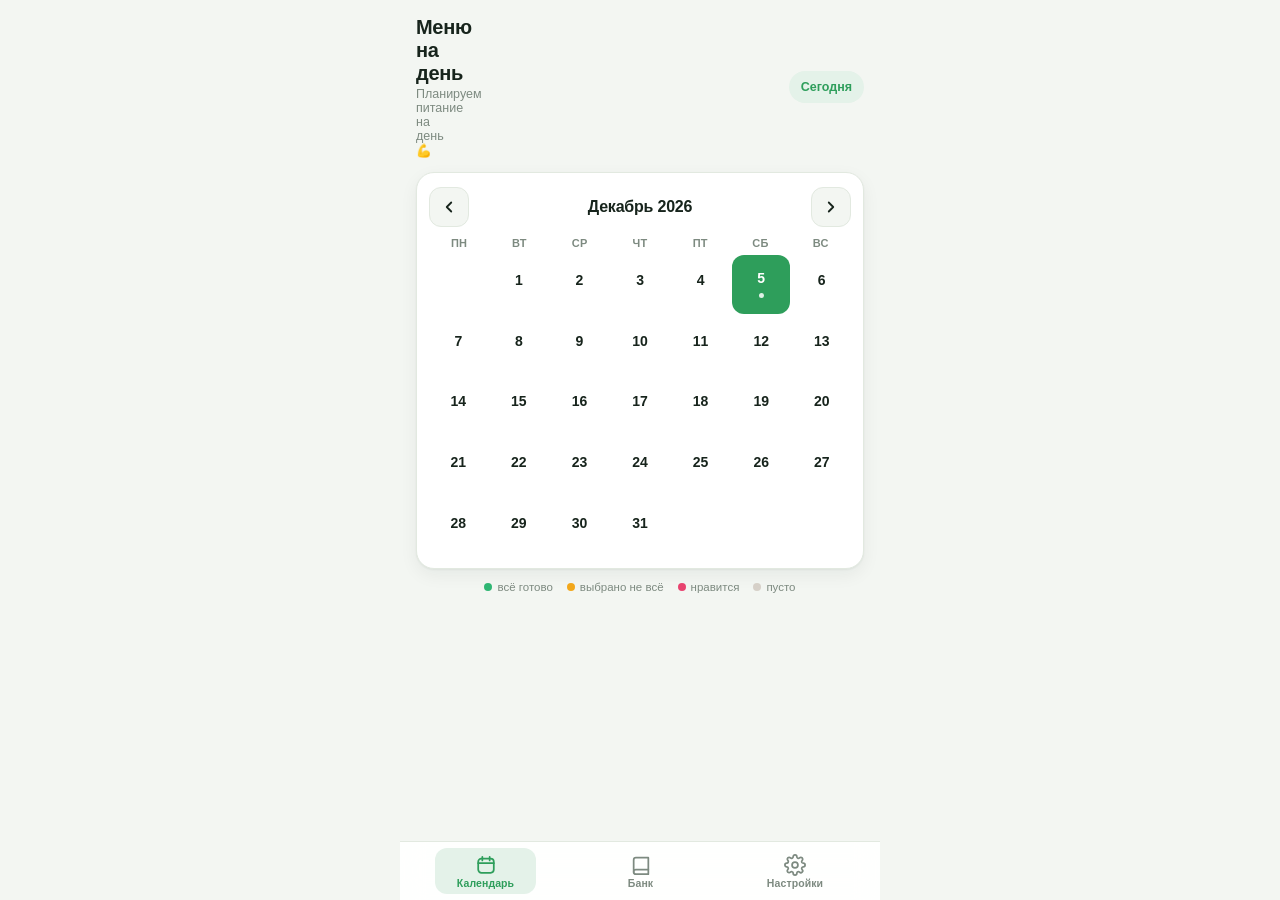
==== commit 71590ec9: "v4: зелёная тема, счётчик калорий с целью на день, убран шаринг, фикс шапки главной" ====
--- a/food-day-app/index.html
+++ b/food-day-app/index.html
@@ -3,7 +3,7 @@
 <head>
   <meta charset="UTF-8" />
   <meta name="viewport" content="width=device-width, initial-scale=1.0, maximum-scale=1.0, user-scalable=no, viewport-fit=cover" />
-  <meta name="theme-color" content="#1c1917" />
+  <meta name="theme-color" content="#2e9e5b" />
   <meta name="mobile-web-app-capable" content="yes" />
   <meta name="apple-mobile-web-app-capable" content="yes" />
   <meta name="apple-mobile-web-app-status-bar-style" content="black-translucent" />
@@ -22,7 +22,7 @@
       <header class="app-header">
         <div>
           <h1>Меню на день</h1>
-          <p class="subtitle">Рацион для набора веса • мы вдвоём 💪</p>
+          <p class="subtitle">Планируем питание на день 💪</p>
         </div>
         <button id="btnToday" class="btn-today">Сегодня</button>
       </header>
@@ -60,10 +60,20 @@
         <button class="btn-dice" id="btnDice" title="Заполнить пустые слоты"><svg viewBox="0 0 24 24" width="20" height="20" fill="none" stroke="currentColor" stroke-width="2" stroke-linecap="round" stroke-linejoin="round"><rect x="3.5" y="3.5" width="17" height="17" rx="4"/><circle cx="8.7" cy="8.7" r="1.45" fill="currentColor" stroke="none"/><circle cx="15.3" cy="8.7" r="1.45" fill="currentColor" stroke="none"/><circle cx="12" cy="12" r="1.45" fill="currentColor" stroke="none"/><circle cx="8.7" cy="15.3" r="1.45" fill="currentColor" stroke="none"/><circle cx="15.3" cy="15.3" r="1.45" fill="currentColor" stroke="none"/></svg></button>
       </header>
       <div class="progress-wrap"><div class="progress-bar"><i id="progressFill"></i></div><span id="progressText" class="progress-text"></span></div>
+
+      <!-- Счётчик калорий -->
+      <div class="card kcal-card">
+        <div class="kcal-top">
+          <div class="kcal-big"><span id="kcalNum">0</span><span class="kcal-unit">ккал</span></div>
+          <div class="kcal-pair" id="kcalPair"></div>
+        </div>
+        <div class="kcal-bar"><i id="kcalFill"></i></div>
+        <div class="kcal-goal-label" id="kcalGoalLabel"></div>
+      </div>
+
       <div id="daySlots" class="day-slots"></div>
       <div class="actions-row">
         <button class="btn-like" id="btnLike">♥ В избранное</button>
-        <button class="btn-share" id="btnShare">↗ Поделиться</button>
       </div>
       <nav class="bottom-nav" data-nav="day"></nav>
     </section>
@@ -80,6 +90,30 @@
       </header>
       <div id="bankContent" class="bank-content"></div>
       <nav class="bottom-nav" data-nav="bank"></nav>
+    </section>
+
+    <!-- ЭКРАН 4: Настройки -->
+    <section id="screen-settings" class="screen">
+      <header class="app-header">
+        <span class="spacer"></span>
+        <div class="head-center">
+          <h1>Настройки</h1>
+          <p class="subtitle">Цели и параметры</p>
+        </div>
+        <span class="spacer"></span>
+      </header>
+      <div class="card settings-card">
+        <h2 class="settings-title">🎯 Цель калорий на день</h2>
+        <p class="settings-note">Сколько ккал нужно <b>на одного</b> в день для набора веса. Приложение само посчитает сумму выбранных блюд и покажет прогресс. На двоих — удвоенная сумма.</p>
+        <div class="goal-row">
+          <button class="goal-step" id="goalMinus">−</button>
+          <div class="goal-value"><span id="goalValue">3000</span><small>ккал</small></div>
+          <button class="goal-step" id="goalPlus">+</button>
+        </div>
+        <input type="range" id="goalSlider" min="1500" max="5000" step="50" />
+        <div class="goal-presets" id="goalPresets"></div>
+      </div>
+      <nav class="bottom-nav" data-nav="settings"></nav>
     </section>
 
     <!-- Модалка выбора блюда -->
--- a/food-day-app/style.css
+++ b/food-day-app/style.css
@@ -1,17 +1,18 @@
-/* ===== «Меню на день» v3 — чистый мобильный дизайн ===== */
+/* ===== «Меню на день» v4 — зелёная тема ===== */
 :root {
-  --bg: #f6f4f1;
+  --bg: #f3f6f2;
   --surface: #ffffff;
-  --ink: #1c1917;
-  --muted: #8d867e;
-  --line: #e9e4dd;
-  --accent: #e85d26;
-  --accent-soft: #fdeee5;
+  --ink: #17241c;
+  --muted: #7d8a80;
+  --line: #e2e9e0;
+  --accent: #2e9e5b;          /* приятный зелёный */
+  --accent-strong: #268452;
+  --accent-soft: #e4f2e9;
   --green: #2fb673;
   --amber: #f2a71b;
   --pink: #e8436f;
   --radius: 18px;
-  --shadow: 0 1px 2px rgba(28,25,23,.05), 0 6px 18px rgba(28,25,23,.06);
+  --shadow: 0 1px 2px rgba(23,36,28,.05), 0 6px 18px rgba(23,36,28,.06);
 }
 * { margin: 0; padding: 0; box-sizing: border-box; -webkit-tap-highlight-color: transparent; }
 html, body { height: 100%; }
@@ -30,10 +31,11 @@
 
 /* ---------- Шапки ---------- */
 .app-header { display: grid; grid-template-columns: 44px 1fr 44px; align-items: center; gap: 8px; margin-bottom: 14px; min-height: 44px; }
+.app-header > div:first-child { min-width: 0; }
 .app-header h1 { font-size: 20px; font-weight: 800; letter-spacing: -.3px; line-height: 1.15; }
 .app-header .head-center { text-align: center; min-width: 0; }
 .app-header .day-title { font-size: 16px; font-weight: 800; white-space: nowrap; overflow: hidden; text-overflow: ellipsis; }
-.subtitle { font-size: 12.5px; color: var(--muted); margin-top: 2px; }
+.subtitle { font-size: 12.5px; color: var(--muted); margin-top: 2px; white-space: normal; }
 .spacer { width: 44px; }
 .btn-back, .btn-dice {
   width: 44px; height: 44px; border-radius: 14px; display: grid; place-items: center;
@@ -123,15 +125,42 @@
 .slot-name { font-size: 15.5px; font-weight: 700; margin: 3px 0 1px; letter-spacing: -.2px; }
 .slot-desc { font-size: 12.5px; color: var(--muted); line-height: 1.45; display: -webkit-box; -webkit-line-clamp: 2; -webkit-box-orient: vertical; overflow: hidden; }
 .slot-hint { font-size: 11.5px; color: var(--accent); margin-top: 4px; font-weight: 600; }
-.slot-time { font-size: 11px; color: var(--muted); flex: none; align-self: flex-start; margin-top: 3px; background: var(--bg); border: 1px solid var(--line); padding: 3px 8px; border-radius: 999px; }
+.slot-time { font-size: 11px; color: var(--muted); flex: none; background: var(--bg); border: 1px solid var(--line); padding: 3px 8px; border-radius: 999px; }
+.slot-side { display: flex; flex-direction: column; align-items: flex-end; gap: 6px; flex: none; align-self: flex-start; margin-top: 3px; }
+.slot-kcal { font-size: 11.5px; font-weight: 800; color: var(--accent-strong); background: var(--accent-soft); padding: 3px 8px; border-radius: 999px; white-space: nowrap; }
+
+/* ---------- Счётчик калорий ---------- */
+.kcal-card { padding: 14px 16px; margin-bottom: 14px; }
+.kcal-top { display: flex; align-items: baseline; justify-content: space-between; gap: 8px; margin-bottom: 10px; }
+.kcal-big { display: flex; align-items: baseline; gap: 6px; }
+.kcal-big span:first-child { font-size: 28px; font-weight: 800; letter-spacing: -.5px; color: var(--ink); }
+.kcal-unit { font-size: 13px; font-weight: 700; color: var(--muted); }
+.kcal-pair { font-size: 12px; font-weight: 700; color: var(--accent-strong); background: var(--accent-soft); padding: 4px 10px; border-radius: 999px; white-space: nowrap; }
+.kcal-bar { height: 8px; border-radius: 999px; background: var(--accent-soft); overflow: hidden; }
+.kcal-bar i { display: block; height: 100%; width: 0%; border-radius: 999px; background: linear-gradient(90deg, var(--accent), var(--green)); transition: width .35s ease; }
+.kcal-goal-label { font-size: 11.5px; color: var(--muted); margin-top: 8px; font-weight: 600; }
+
+/* ---------- Настройки ---------- */
+.settings-card { padding: 16px; }
+.settings-title { font-size: 16px; font-weight: 800; margin-bottom: 8px; letter-spacing: -.2px; }
+.settings-note { font-size: 12.5px; color: var(--muted); line-height: 1.5; margin-bottom: 14px; }
+.goal-row { display: grid; grid-template-columns: 52px 1fr 52px; align-items: center; gap: 10px; margin-bottom: 14px; }
+.goal-step { height: 52px; border-radius: 16px; background: var(--accent-soft); color: var(--accent-strong); font-size: 24px; font-weight: 800; display: grid; place-items: center; border: 1px solid transparent; }
+.goal-step:active { transform: scale(.93); }
+.goal-value { text-align: center; }
+.goal-value span { font-size: 32px; font-weight: 800; letter-spacing: -.5px; }
+.goal-value small { display: block; font-size: 11.5px; color: var(--muted); font-weight: 700; margin-top: 2px; }
+#goalSlider { width: 100%; accent-color: var(--accent); margin-bottom: 14px; }
+.goal-presets { display: flex; gap: 8px; }
+.preset { flex: 1; padding: 10px 4px; border-radius: 12px; background: var(--bg); border: 1px solid var(--line); font-size: 12.5px; font-weight: 700; color: var(--muted); }
+.preset.active { background: var(--accent); border-color: var(--accent); color: #fff; }
 
 /* ---------- Действия ---------- */
 .actions-row { display: flex; gap: 10px; margin-top: 16px; }
-.btn-like, .btn-share { flex: 1; padding: 14px; border-radius: 14px; font-size: 14.5px; font-weight: 700; transition: transform .1s; }
+.btn-like { flex: 1; padding: 14px; border-radius: 14px; font-size: 14.5px; font-weight: 700; transition: transform .1s; }
 .btn-like { background: var(--surface); border: 1px solid var(--line); color: var(--ink); }
 .btn-like.active { background: var(--pink); border-color: var(--pink); color: #fff; }
-.btn-share { background: var(--accent); color: #fff; box-shadow: 0 4px 14px rgba(232,93,38,.3); }
-.btn-like:active, .btn-share:active { transform: scale(.96); }
+.btn-like:active { transform: scale(.96); }
 
 /* ---------- Модалка ---------- */
 .modal { position: fixed; inset: 0; z-index: 50; display: flex; align-items: flex-end; justify-content: center; }
@@ -158,6 +187,7 @@
 .choice-name { font-weight: 700; font-size: 15px; margin-bottom: 3px; }
 .choice-desc { font-size: 12.5px; color: var(--muted); line-height: 1.45; }
 .choice-hint { font-size: 12px; color: var(--accent); margin-top: 5px; font-weight: 600; }
+.choice-kcal { display: inline-block; font-size: 11.5px; font-weight: 800; color: var(--accent-strong); background: var(--accent-soft); padding: 3px 9px; border-radius: 999px; margin-top: 7px; }
 .btn-clear { margin-top: 12px; padding: 13px; border-radius: 14px; background: var(--bg); border: 1px solid var(--line); color: var(--muted); font-weight: 700; font-size: 14px; }
 
 /* ---------- Банк ---------- */
